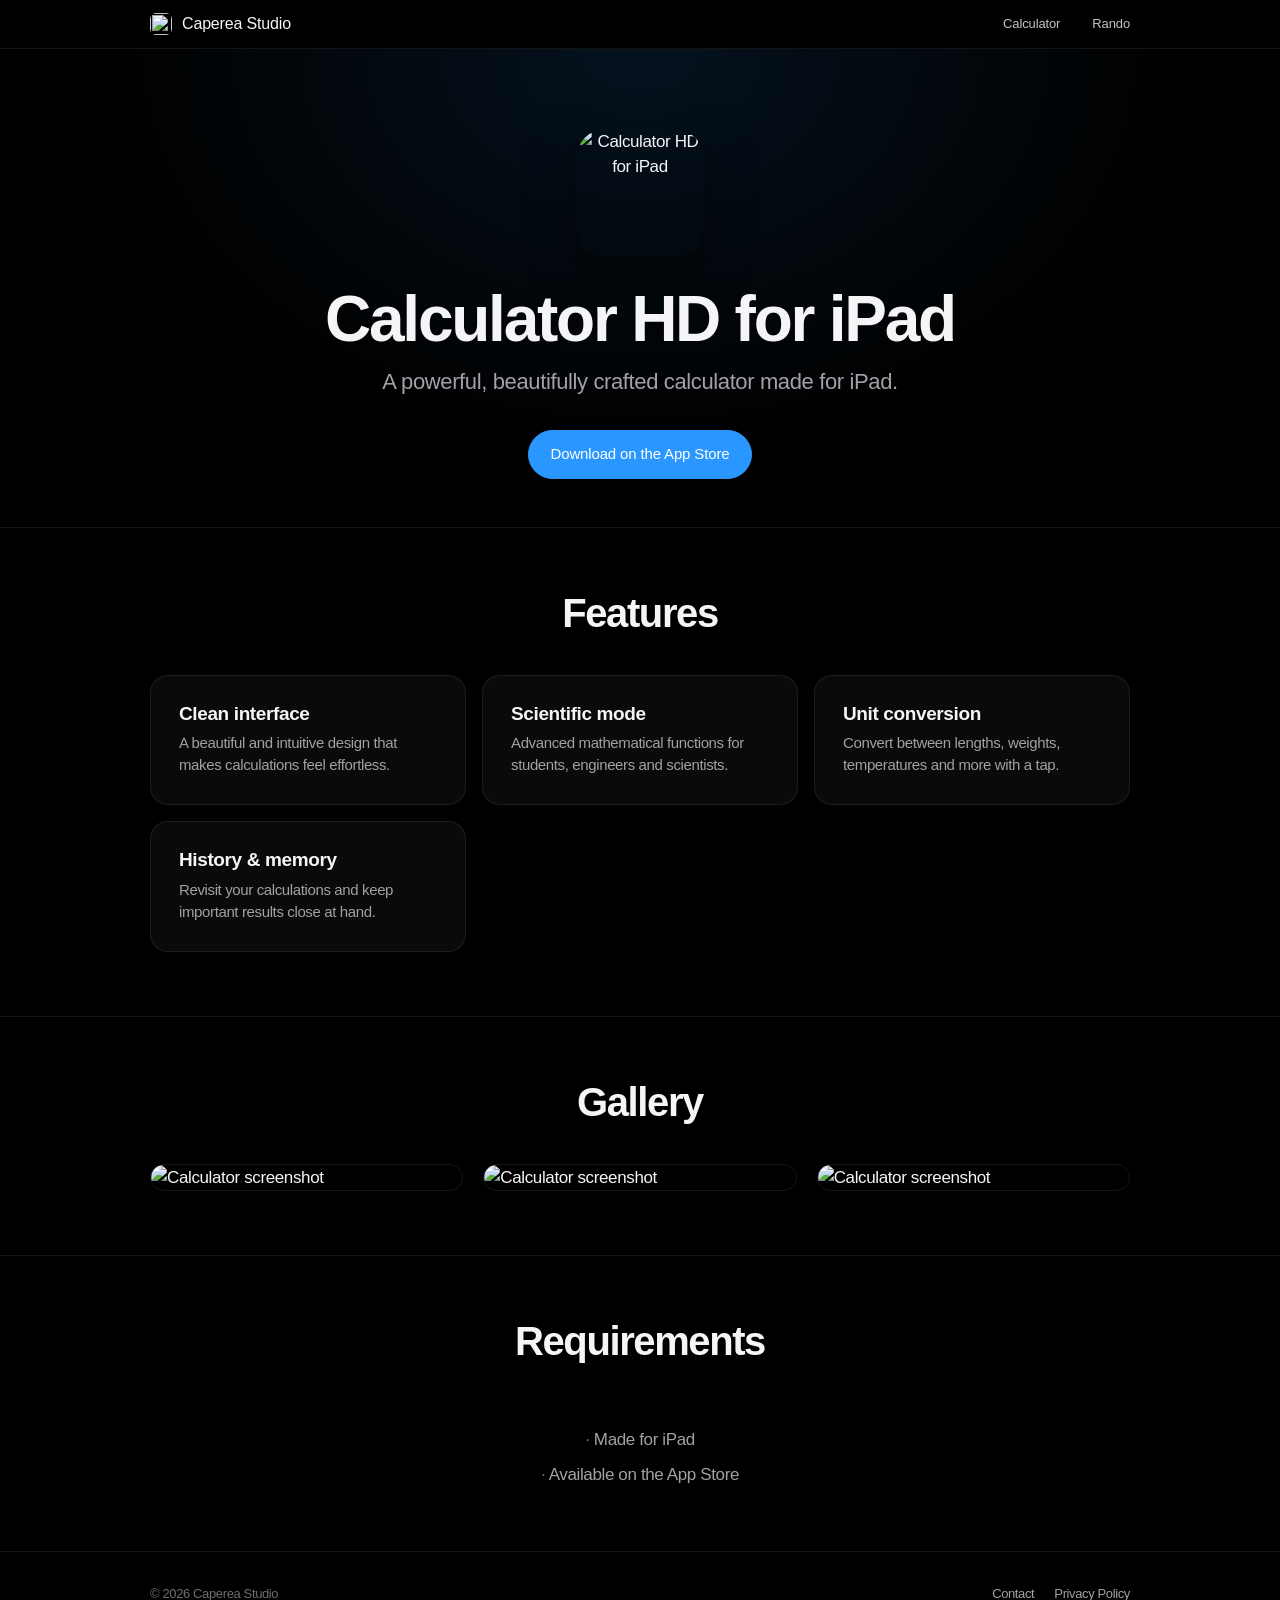
==== calculator.html @ fda1ca57 "refactor: redesign site with dark Apple-style theme Slim site down to the two real apps (Calculator " ====
<!DOCTYPE html>
<html lang="en">
<head>
    <meta charset="UTF-8">
    <meta name="viewport" content="width=device-width, initial-scale=1.0">
    <title>Calculator HD for iPad — Caperea Studio</title>
    <meta name="description" content="Calculator HD for iPad — a powerful calculator with scientific functions, unit conversion and history.">
    <link rel="icon" type="image/webp" href="images/caperea%20logo.webp">
    <link rel="apple-touch-icon" href="images/calculator-icon.webp">
    <link rel="canonical" href="https://caperea.com/calculator.html">
    <meta property="og:type" content="website">
    <meta property="og:title" content="Calculator HD for iPad — Caperea Studio">
    <meta property="og:description" content="A powerful calculator for iPad.">
    <meta property="og:url" content="https://caperea.com/calculator.html">
    <meta property="og:image" content="https://caperea.com/images/calculator-screenshot1.webp">
    <meta name="twitter:card" content="summary_large_image">
    <link rel="stylesheet" href="styles.css">
</head>
<body>
    <header class="site-header">
        <div class="nav">
            <a href="index.html" class="nav-brand">
                <img src="images/caperea%20logo.webp" alt="" decoding="async">
                <span>Caperea Studio</span>
            </a>
            <nav class="nav-links" aria-label="Primary">
                <a href="calculator.html">Calculator</a>
                <a href="rando.html">Rando</a>
            </nav>
            <button class="nav-toggle" aria-label="Open menu" aria-expanded="false">☰</button>
        </div>
        <nav class="nav-mobile" aria-label="Mobile">
            <a href="index.html">Home</a>
            <a href="calculator.html">Calculator</a>
            <a href="rando.html">Rando</a>
            <a href="privacy-policy.html">Privacy</a>
        </nav>
    </header>

    <main>
        <section class="app-hero">
            <div class="container">
                <img src="images/calculator-icon.webp" alt="Calculator HD for iPad" class="app-hero-icon">
                <h1>Calculator HD for iPad</h1>
                <p class="app-tagline">A powerful, beautifully crafted calculator made for iPad.</p>
                <div class="button-row">
                    <a href="https://apps.apple.com/us/app/calculator-hd-for-ipad/id760018895" class="button primary">Download on the App Store</a>
                </div>
            </div>
        </section>

        <section class="features">
            <div class="container">
                <h2 class="section-title">Features</h2>
                <div class="features-grid">
                    <div class="feature-card">
                        <h3>Clean interface</h3>
                        <p>A beautiful and intuitive design that makes calculations feel effortless.</p>
                    </div>
                    <div class="feature-card">
                        <h3>Scientific mode</h3>
                        <p>Advanced mathematical functions for students, engineers and scientists.</p>
                    </div>
                    <div class="feature-card">
                        <h3>Unit conversion</h3>
                        <p>Convert between lengths, weights, temperatures and more with a tap.</p>
                    </div>
                    <div class="feature-card">
                        <h3>History &amp; memory</h3>
                        <p>Revisit your calculations and keep important results close at hand.</p>
                    </div>
                </div>
            </div>
        </section>

        <section class="screenshots">
            <div class="container">
                <h2 class="section-title">Gallery</h2>
                <div class="screenshot-grid">
                    <img src="images/calculator-screenshot1.webp" alt="Calculator screenshot" class="screenshot" loading="lazy">
                    <img src="images/calculator-screenshot2.webp" alt="Calculator screenshot" class="screenshot" loading="lazy">
                    <img src="images/calculator-screenshot3.webp" alt="Calculator screenshot" class="screenshot" loading="lazy">
                </div>
            </div>
        </section>

        <section class="requirements">
            <div class="container">
                <h2 class="section-title">Requirements</h2>
                <ul class="requirements-list">
                    <li>Made for iPad</li>
                    <li>Available on the App Store</li>
                </ul>
            </div>
        </section>
    </main>

    <footer class="site-footer">
        <div class="container">
            <div>&copy; 2026 Caperea Studio</div>
            <div class="footer-links">
                <a href="mailto:badtoyx@gmail.com">Contact</a>
                <a href="privacy-policy.html">Privacy Policy</a>
            </div>
        </div>
    </footer>

    <script src="script.js"></script>
</body>
</html>
---- styles.css ----
/* ==========================================================================
   Caperea Studio — Dark Apple-inspired theme
   ========================================================================== */

:root {
    --bg: #000000;
    --bg-elevated: #1d1d1f;
    --bg-card: rgba(255, 255, 255, 0.04);
    --bg-card-hover: rgba(255, 255, 255, 0.07);
    --border: rgba(255, 255, 255, 0.08);
    --border-strong: rgba(255, 255, 255, 0.16);
    --text: #f5f5f7;
    --text-muted: #a1a1a6;
    --text-dim: #6e6e73;
    --accent: #2997ff;
    --accent-hover: #0a84ff;
    --success: #30d158;
    --nav-height: 48px;
    --radius-sm: 12px;
    --radius-md: 18px;
    --radius-lg: 24px;
    --ease: cubic-bezier(0.28, 0.16, 0.22, 1);
}

*,
*::before,
*::after {
    box-sizing: border-box;
}

html {
    scroll-behavior: smooth;
    -webkit-text-size-adjust: 100%;
}

body {
    margin: 0;
    background: var(--bg);
    color: var(--text);
    font-family: -apple-system, BlinkMacSystemFont, "SF Pro Display", "SF Pro Icons",
        "Helvetica Neue", Helvetica, Arial, sans-serif;
    font-size: 17px;
    line-height: 1.47059;
    font-weight: 400;
    letter-spacing: -0.022em;
    -webkit-font-smoothing: antialiased;
    -moz-osx-font-smoothing: grayscale;
    min-height: 100vh;
    display: flex;
    flex-direction: column;
}

main {
    flex: 1;
}

img {
    max-width: 100%;
    height: auto;
    display: block;
}

a {
    color: var(--accent);
    text-decoration: none;
    transition: color 0.2s var(--ease);
}

a:hover {
    color: var(--accent-hover);
}

.container {
    width: 100%;
    max-width: 1024px;
    margin: 0 auto;
    padding: 0 22px;
}

/* ----- Typography ----- */

h1, h2, h3 {
    margin: 0;
    font-weight: 600;
    letter-spacing: -0.035em;
    line-height: 1.08;
}

h1 {
    font-size: clamp(40px, 6vw, 64px);
    font-weight: 700;
}

h2 {
    font-size: clamp(28px, 3.5vw, 40px);
}

h3 {
    font-size: 22px;
    letter-spacing: -0.02em;
}

p {
    margin: 0;
    color: var(--text-muted);
}

ul {
    margin: 0;
    padding: 0;
    list-style: none;
}

/* ----- Navigation ----- */

.site-header {
    position: sticky;
    top: 0;
    z-index: 100;
    background: rgba(0, 0, 0, 0.72);
    backdrop-filter: saturate(180%) blur(20px);
    -webkit-backdrop-filter: saturate(180%) blur(20px);
    border-bottom: 1px solid var(--border);
}

.nav {
    max-width: 1024px;
    margin: 0 auto;
    padding: 0 22px;
    height: var(--nav-height);
    display: flex;
    align-items: center;
    justify-content: space-between;
}

.nav-brand {
    display: flex;
    align-items: center;
    gap: 10px;
    color: var(--text);
    font-size: 16px;
    font-weight: 500;
    letter-spacing: -0.01em;
}

.nav-brand:hover {
    color: var(--text);
}

.nav-brand img {
    width: 22px;
    height: 22px;
    border-radius: 6px;
}

.nav-links {
    display: flex;
    align-items: center;
    gap: 32px;
    font-size: 13px;
    letter-spacing: -0.01em;
}

.nav-links a {
    color: var(--text);
    opacity: 0.8;
    transition: opacity 0.2s var(--ease);
}

.nav-links a:hover {
    opacity: 1;
}

.nav-toggle {
    display: none;
    background: none;
    border: 0;
    color: var(--text);
    font-size: 20px;
    padding: 4px 8px;
    cursor: pointer;
}

.nav-mobile {
    display: none;
    flex-direction: column;
    padding: 16px 22px 20px;
    gap: 16px;
    border-top: 1px solid var(--border);
    background: rgba(0, 0, 0, 0.92);
}

.nav-mobile.open {
    display: flex;
}

.nav-mobile a {
    color: var(--text);
    font-size: 18px;
    font-weight: 500;
}

@media (max-width: 720px) {
    .nav-links {
        display: none;
    }
    .nav-toggle {
        display: inline-flex;
    }
}

/* ----- Buttons ----- */

.button {
    display: inline-flex;
    align-items: center;
    justify-content: center;
    padding: 12px 22px;
    border-radius: 980px;
    background: transparent;
    color: var(--accent);
    border: 1px solid var(--accent);
    font-size: 15px;
    font-weight: 400;
    letter-spacing: -0.01em;
    cursor: pointer;
    transition: transform 0.2s var(--ease), background 0.2s var(--ease),
        color 0.2s var(--ease), opacity 0.2s var(--ease);
    white-space: nowrap;
}

.button:hover {
    background: var(--accent);
    color: #fff;
    transform: translateY(-1px);
}

.button.primary {
    background: var(--accent);
    color: #fff;
    border-color: var(--accent);
}

.button.primary:hover {
    background: var(--accent-hover);
    border-color: var(--accent-hover);
    color: #fff;
}

.button.ghost {
    background: var(--bg-card);
    color: var(--text);
    border-color: var(--border-strong);
}

.button.ghost:hover {
    background: var(--bg-card-hover);
    color: var(--text);
    transform: translateY(-1px);
}

.button[aria-disabled="true"],
.button.disabled {
    opacity: 0.5;
    cursor: not-allowed;
    pointer-events: none;
}

.button-row {
    display: flex;
    flex-wrap: wrap;
    gap: 12px;
    align-items: center;
}

.price {
    color: var(--text-muted);
    font-size: 14px;
    letter-spacing: -0.01em;
}

/* ----- Hero ----- */

.hero {
    padding: 100px 0 80px;
    text-align: center;
    background:
        radial-gradient(ellipse at 50% 0%, rgba(41, 151, 255, 0.18), transparent 60%),
        var(--bg);
}

.hero h1 {
    background: linear-gradient(180deg, #ffffff 0%, #a1a1a6 100%);
    -webkit-background-clip: text;
    background-clip: text;
    -webkit-text-fill-color: transparent;
    margin-bottom: 20px;
}

.hero .lead {
    max-width: 620px;
    margin: 0 auto 32px;
    font-size: clamp(17px, 2vw, 21px);
    color: var(--text-muted);
    line-height: 1.4;
}

.hero .button-row {
    justify-content: center;
}

/* ----- Page header (secondary hero) ----- */

.page-header {
    padding: 72px 0 40px;
    text-align: center;
}

.page-header h1 {
    margin-bottom: 14px;
}

.page-header p {
    font-size: 19px;
    color: var(--text-muted);
    max-width: 560px;
    margin: 0 auto;
}

/* ----- Section base ----- */

section {
    padding: 64px 0;
}

.section-title {
    text-align: center;
    margin-bottom: 40px;
}

/* ----- App grid ----- */

.app-grid {
    display: grid;
    grid-template-columns: repeat(auto-fit, minmax(280px, 1fr));
    gap: 20px;
}

.app-card {
    background: var(--bg-card);
    border: 1px solid var(--border);
    border-radius: var(--radius-lg);
    padding: 32px;
    display: flex;
    flex-direction: column;
    gap: 16px;
    transition: transform 0.3s var(--ease), background 0.3s var(--ease),
        border-color 0.3s var(--ease);
}

.app-card:hover {
    transform: translateY(-4px);
    background: var(--bg-card-hover);
    border-color: var(--border-strong);
}

.app-card .app-icon {
    width: 88px;
    height: 88px;
    border-radius: 22px;
    box-shadow: 0 8px 24px rgba(0, 0, 0, 0.4);
}

.app-card h3 {
    font-size: 24px;
    font-weight: 600;
}

.app-card p {
    flex: 1;
    font-size: 15px;
    line-height: 1.47;
}

.app-card-footer {
    display: flex;
    align-items: center;
    justify-content: space-between;
    gap: 12px;
    margin-top: 8px;
}

/* ----- App detail hero ----- */

.app-hero {
    padding: 80px 0 48px;
    text-align: center;
    background:
        radial-gradient(ellipse at 50% 0%, rgba(41, 151, 255, 0.12), transparent 60%),
        var(--bg);
}

.app-hero-icon {
    width: 128px;
    height: 128px;
    border-radius: 30px;
    margin: 0 auto 28px;
    box-shadow: 0 20px 48px rgba(0, 0, 0, 0.5);
}

.app-hero h1 {
    margin-bottom: 12px;
}

.app-tagline {
    font-size: clamp(18px, 2vw, 22px);
    color: var(--text-muted);
    max-width: 620px;
    margin: 0 auto 32px;
}

.app-hero .button-row {
    justify-content: center;
}

/* ----- Features grid ----- */

.features {
    padding: 64px 0;
    border-top: 1px solid var(--border);
}

.features-grid {
    display: grid;
    grid-template-columns: repeat(auto-fit, minmax(240px, 1fr));
    gap: 16px;
    margin-top: 32px;
}

.feature-card {
    background: var(--bg-card);
    border: 1px solid var(--border);
    border-radius: var(--radius-md);
    padding: 28px;
    transition: background 0.3s var(--ease), border-color 0.3s var(--ease);
}

.feature-card:hover {
    background: var(--bg-card-hover);
    border-color: var(--border-strong);
}

.feature-card h3 {
    font-size: 19px;
    margin-bottom: 8px;
}

.feature-card p {
    font-size: 15px;
    line-height: 1.47;
}

/* ----- Screenshots ----- */

.screenshots {
    padding: 64px 0;
    border-top: 1px solid var(--border);
}

.screenshot-grid {
    display: grid;
    grid-template-columns: repeat(auto-fit, minmax(240px, 1fr));
    gap: 20px;
    margin-top: 32px;
}

.screenshot {
    width: 100%;
    border-radius: var(--radius-md);
    border: 1px solid var(--border);
    transition: transform 0.3s var(--ease), border-color 0.3s var(--ease);
}

.screenshot:hover {
    transform: scale(1.02);
    border-color: var(--border-strong);
}

/* ----- Requirements ----- */

.requirements {
    padding: 64px 0;
    border-top: 1px solid var(--border);
    text-align: center;
}

.requirements-list {
    display: inline-flex;
    flex-direction: column;
    gap: 10px;
    margin-top: 24px;
    color: var(--text-muted);
}

.requirements-list li::before {
    content: "·  ";
    color: var(--text-dim);
}

/* ----- Long-form content ----- */

.prose {
    max-width: 720px;
    margin: 0 auto;
    padding: 24px 0 48px;
}

.prose h2 {
    font-size: 22px;
    margin: 40px 0 12px;
    color: var(--text);
}

.prose p {
    color: var(--text-muted);
    line-height: 1.6;
    font-size: 16px;
}

.prose .meta {
    margin-top: 48px;
    color: var(--text-dim);
    font-size: 13px;
    text-align: center;
}

/* ----- Footer ----- */

.site-footer {
    border-top: 1px solid var(--border);
    padding: 32px 0;
    color: var(--text-dim);
    font-size: 13px;
}

.site-footer .container {
    display: flex;
    flex-wrap: wrap;
    align-items: center;
    justify-content: space-between;
    gap: 16px;
}

.site-footer a {
    color: var(--text-muted);
}

.site-footer a:hover {
    color: var(--text);
}

.footer-links {
    display: flex;
    gap: 20px;
    flex-wrap: wrap;
}

/* ----- Responsive tweaks ----- */

@media (max-width: 560px) {
    .hero {
        padding: 72px 0 56px;
    }
    section {
        padding: 48px 0;
    }
    .app-card {
        padding: 24px;
    }
    .app-hero-icon {
        width: 104px;
        height: 104px;
        border-radius: 24px;
    }
}
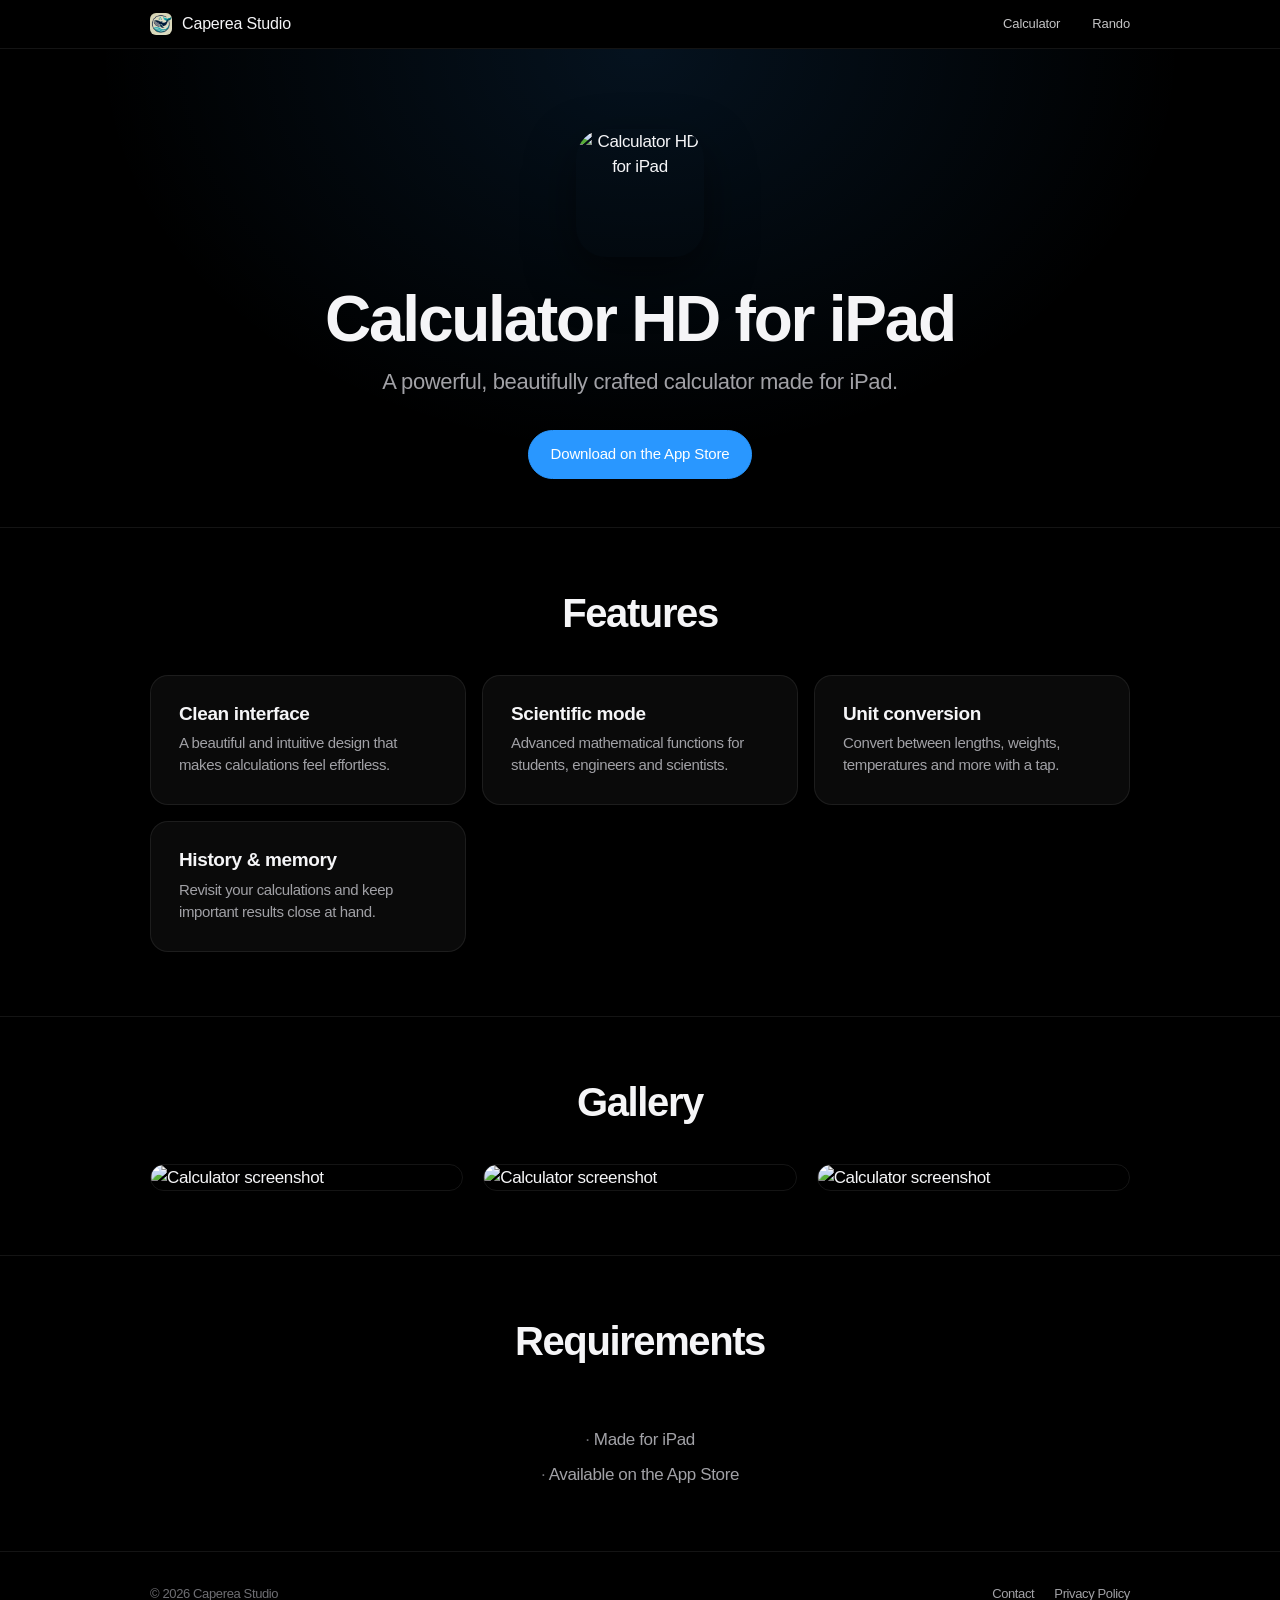
==== commit 4a7dbfb4: "fix: restore original single-whale logo The previous commit switched favicon/nav references from cap" ====
--- a/calculator.html
+++ b/calculator.html
@@ -5,7 +5,7 @@
     <meta name="viewport" content="width=device-width, initial-scale=1.0">
     <title>Calculator HD for iPad — Caperea Studio</title>
     <meta name="description" content="Calculator HD for iPad — a powerful calculator with scientific functions, unit conversion and history.">
-    <link rel="icon" type="image/webp" href="images/caperea%20logo.webp">
+    <link rel="icon" type="image/webp" href="images/caperea-logo.webp">
     <link rel="apple-touch-icon" href="images/calculator-icon.webp">
     <link rel="canonical" href="https://caperea.com/calculator.html">
     <meta property="og:type" content="website">
@@ -14,13 +14,13 @@
     <meta property="og:url" content="https://caperea.com/calculator.html">
     <meta property="og:image" content="https://caperea.com/images/calculator-screenshot1.webp">
     <meta name="twitter:card" content="summary_large_image">
-    <link rel="stylesheet" href="styles.css">
+    <link rel="stylesheet" href="styles.css?v=2">
 </head>
 <body>
     <header class="site-header">
         <div class="nav">
             <a href="index.html" class="nav-brand">
-                <img src="images/caperea%20logo.webp" alt="" decoding="async">
+                <img src="images/caperea-logo.webp" alt="" decoding="async">
                 <span>Caperea Studio</span>
             </a>
             <nav class="nav-links" aria-label="Primary">
@@ -105,6 +105,6 @@
         </div>
     </footer>
 
-    <script src="script.js"></script>
+    <script src="script.js?v=2"></script>
 </body>
 </html>
